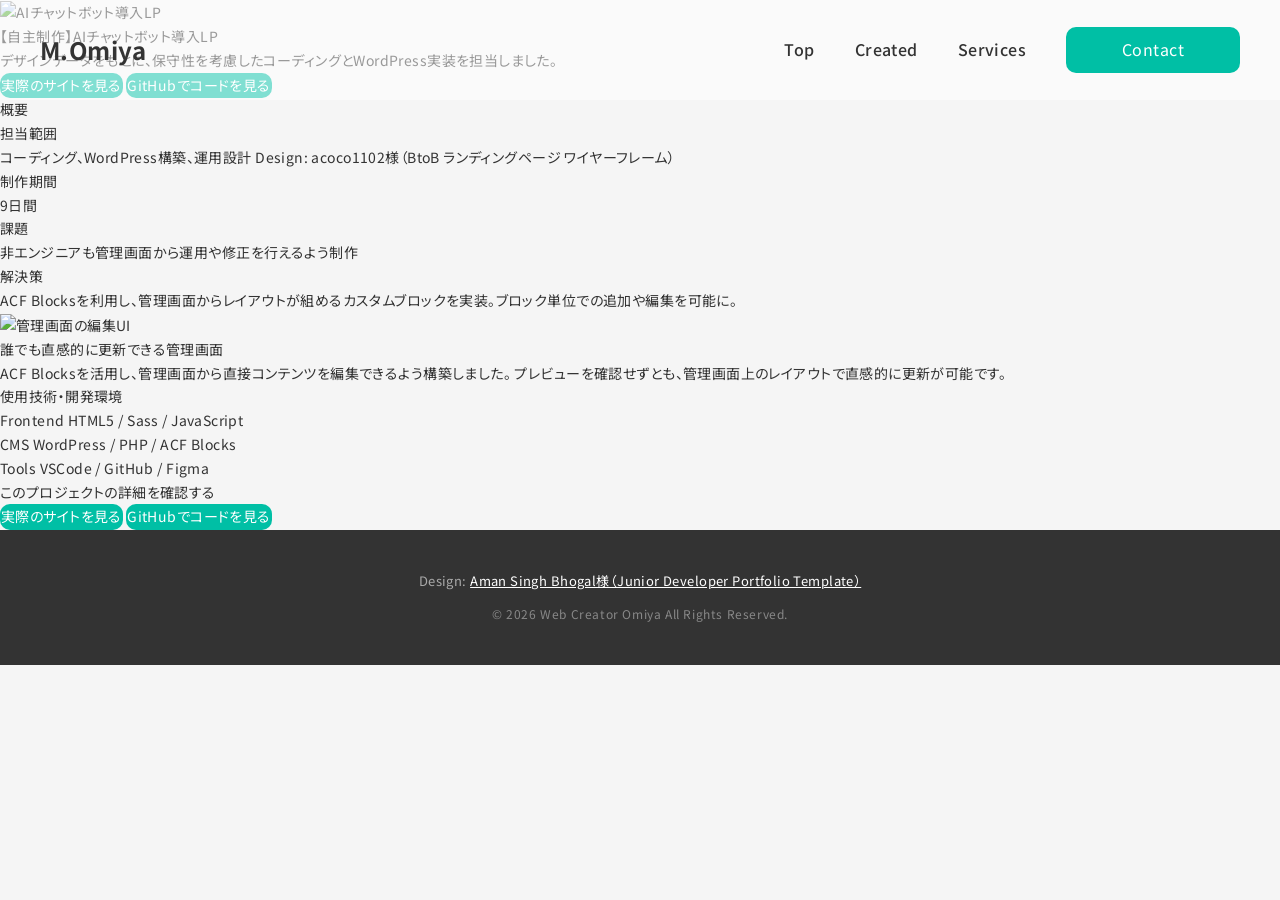
==== single.html @ be50be91 "[機能追加]詳細ページのHTML" ====
<!DOCTYPE html>
<html lang="ja">
    <head>
        <meta charset="UTF-8">
        <meta name="viewport" content="width=device-width, initial-scale=1.0">
        <!-- Font Awesome (アイコン font) の読み込み -->
        <link rel="stylesheet" href="https://cdnjs.cloudflare.com/ajax/libs/font-awesome/6.5.1/css/all.min.css">
        <!-- Google Fonts (Noto Sans JP) -->
        <link rel="preconnect" href="https://fonts.googleapis.com">
        <link rel="preconnect" href="https://fonts.gstatic.com" crossorigin>
        <link href="https://fonts.googleapis.com/css2?family=Noto+Sans+JP:wght@400;500;700&display=swap" rel="stylesheet">
        <link rel="stylesheet" href="./css/style.css">
        <title>Misa Omiya | PortfolioSite</title>
    </head>
    <body>

        <!-- ヘッダーここから -->
        <header class="header">
            <div class="header__inner">

                <div class="header__logo">
                    <a href="#">M.Omiya</a>
                </div>

                <button type="button" class="header__hamburger js-hamburger" aria-label="メニューを開閉する">
                    <span class="header__hamburger-line"></span>
                    <span class="header__hamburger-line"></span>
                    <span class="header__hamburger-line"></span>
                </button>

                <nav class="header__nav">
                    <ul class="header__list">
                        <li class="header__item"><a href="#" class="header__link js-nav-link">Top</a></li>
                        <li class="header__item"><a href="#created" class="header__link js-nav-link">Created</a></li>
                        <li class="header__item"><a href="#services" class="header__link js-nav-link">Services</a></li>
                        <li class="header__item">
                            <a href="#contact" class="btn header__btn js-nav-link">Contact</a>
                        </li>
                    </ul>
                </nav>

            </div>
        </header>
        <!-- ヘッダーここまで -->

        <article class="project-detail">
    
            <section class="project-detail__intro">
                <div class="project-detail__hero">
                    <img src="./img/created1.png" alt="AIチャットボット導入LP" class="project-detail__hero-img">
                </div>
                <h1 class="project-detail__title">【自主制作】AIチャットボット導入LP</h1>
                <p class="project-detail__lead">デザインデータをもとに、保守性を考慮したコーディングとWordPress実装を担当しました。</p>

                <div class="project-links">
                    <a href="https://example.com" class="btn btn--primary" target="_blank">実際のサイトを見る</a>
                    <a href="https://github.com/..." class="btn btn--secondary" target="_blank">GitHubでコードを見る</a>
                </div>
            </section>

            <div class="project-detail__body">

                <section class="project-summary">
                    <h2 class="project-detail__section-title">概要</h2>
                    <dl class="project-summary__list">
                        <div class="project-summary__item">
                            <dt class="project-summary__term">担当範囲</dt>
                            <dd class="project-summary__desc">
                                コーディング、WordPress構築、運用設計
                                <small>Design: <a href="https://www.figma.com/community/file/1220421382277658314/btob" target="_blank" rel="noopener noreferrer">acoco1102様（BtoB ランディングページ ワイヤーフレーム）</a></small>
                            </dd>
                        </div>
                        <div class="project-summary__item">
                            <dt class="project-summary__term">制作期間</dt>
                            <dd class="project-summary__desc">9日間</dd>
                        </div>
                        <div class="project-summary__item">
                            <dt class="project-summary__term">課題</dt>
                            <dd class="project-summary__desc">非エンジニアも管理画面から運用や修正を行えるよう制作</dd>
                        </div>
                        <div class="project-summary__item">
                            <dt class="project-summary__term">解決策</dt>
                            <dd class="project-summary__desc">ACF Blocksを利用し、管理画面からレイアウトが組めるカスタムブロックを実装。ブロック単位での追加や編集を可能に。</dd>
                        </div>
                    </dl>
                </section>

                <section class="project-detail__feature">
                    <div class="project-media-text">
                        <figure class="project-media-text__media">
                            <img src="./img/chatbot-lp-admin-panel.png" alt="管理画面の編集UI">
                        </figure>
        
                        <div class="project-media-text__content">
                            <h3 class="project-media-text__title">誰でも直感的に更新できる管理画面</h3>
                            <p class="project-media-text__desc">
                                ACF Blocksを活用し、管理画面から直接コンテンツを編集できるよう構築しました。
                                プレビューを確認せずとも、管理画面上のレイアウトで直感的に更新が可能です。
                            </p>
                        </div>
                    </div>
                </section>

                <section class="project-detail__tech">
                    <h2 class="project-detail__section-title">使用技術・開発環境</h2>
                    
                    <ul class="tech-list">
                        <li class="tech-list__item">
                            <span class="tech-list__category">Frontend</span>
                            <span class="tech-list__name">HTML5 / Sass / JavaScript</span>
                        </li>
                        <li class="tech-list__item">
                            <span class="tech-list__category">CMS</span>
                            <span class="tech-list__name">WordPress / PHP / ACF Blocks</span>
                        </li>
                        <li class="tech-list__item">
                            <span class="tech-list__category">Tools</span>
                            <span class="tech-list__name">VSCode / GitHub / Figma</span>
                        </li>
                    </ul>
                </section>

                <section class="project-detail__cta">
                    <h2 class="project-detail__cta-title">このプロジェクトの詳細を確認する</h2>
                    <div class="project-links">
                        <a href="https://example.com" class="btn btn--primary" target="_blank">実際のサイトを見る</a>
                        <a href="https://github.com/..." class="btn btn--secondary" target="_blank">GitHubでコードを見る</a>
                    </div>
                </section>
                
            </div>

        </article>


        <!-- フッターここから -->
        <footer class="footer">
            <div class="footer__inner">
                <p class="footer__credit">Design: <a href="https://www.figma.com/community/file/1276573947309032643/junior-developer-portfolio-template" target="_blank" rel="noopener noreferrer">Aman Singh Bhogal様（Junior Developer Portfolio Template）</a></p>
                <small class="footer__copyright">&copy; 2026 Web Creator Omiya All Rights Reserved.</small>
            </div>
        </footer>
        <!-- フッターここまで -->

        <!-- トップへ戻るボタン -->
        <a href="#" class="js-scroll-top scroll-top">
            <i class="fa-solid fa-chevron-up"></i>
        </a>
    
        <!-- JS読み込み -->
        <script src="https://cdnjs.cloudflare.com/ajax/libs/gsap/3.12.2/gsap.min.js"></script>
        <script src="https://cdnjs.cloudflare.com/ajax/libs/gsap/3.12.2/ScrollTrigger.min.js"></script>
        <script src="https://cdnjs.cloudflare.com/ajax/libs/gsap/3.12.2/ScrollToPlugin.min.js"></script>
        <script src="js/main.js" defer></script>

    </body>
</html>
---- css/style.css ----
@charset "UTF-8";
html, body, div, span, applet, object, iframe,
h1, h2, h3, h4, h5, h6, p, blockquote, pre,
a, abbr, acronym, address, big, cite, code,
del, dfn, em, img, ins, kbd, q, s, samp,
small, strike, strong, sub, sup, tt, var,
b, u, i, center,
dl, dt, dd, ol, ul, li,
fieldset, form, label, legend,
table, caption, tbody, tfoot, thead, tr, th, td,
article, aside, canvas, details, embed,
figure, figcaption, footer, header, hgroup,
menu, nav, output, ruby, section, summary,
time, mark, audio, video {
  margin: 0;
  padding: 0;
  border: 0;
  font-size: 100%;
  font: inherit;
  vertical-align: baseline;
}

/* HTML5 display-role reset for older browsers */
article, aside, details, figcaption, figure,
footer, header, hgroup, menu, nav, section {
  display: block;
}

body {
  color: #333;
  font-size: 14px;
  letter-spacing: 0.03em;
  font-family: "Hiragino Kaku Gothic Pro", "メイリオ", "ＭＳ Ｐゴシック", sans-serif;
  -webkit-font-smoothing: antialiased;
  text-rendering: optimizeLegibility;
}

ol, ul, li {
  list-style: none;
}

table {
  border-collapse: collapse;
  border-spacing: 0;
}

select {
  text-overflow: ellipsis;
  border: none;
  outline: none;
  background: transparent;
  background-image: none;
  box-shadow: none;
  appearance: none;
}

a {
  text-decoration: none;
  color: #333;
}

a img {
  transition: all 0.3s;
}

a img:hover {
  opacity: 0.7;
}

* {
  box-sizing: border-box;
}

body {
  font-family: "Noto Sans JP", sans-serif;
  font-feature-settings: "palt";
  color: #333333;
  background-color: #f5f5f5;
  line-height: 1.7;
}

img {
  max-width: 100%;
  height: auto;
  vertical-align: middle;
}

.footer__inner, .contact__inner, .services__inner, .created__inner, .hero__inner, .header__inner {
  max-width: 1440px;
  margin-left: auto;
  margin-right: auto;
  padding-left: 40px;
  padding-right: 40px;
}
@media screen and (max-width: 767px) {
  .footer__inner, .contact__inner, .services__inner, .created__inner, .hero__inner, .header__inner {
    padding-left: 20px;
    padding-right: 20px;
  }
}

.header {
  width: 100%;
  background-color: rgba(255, 255, 255, 0.5);
  position: fixed;
  top: 0;
  left: 0;
  z-index: 100;
}
.header__inner {
  display: flex;
  justify-content: space-between;
  align-items: center;
  height: 100px;
}
@media screen and (max-width: 767px) {
  .header__inner {
    height: 70px;
  }
}
.header__logo a {
  font-size: 24px;
  font-weight: bold;
  color: #333333;
  transition: all 0.3s ease;
}
.header__logo a:hover {
  opacity: 0.8;
}
@media screen and (max-width: 767px) {
  .header__logo a {
    font-size: 20px;
  }
}
.header__hamburger {
  display: none;
}
@media screen and (max-width: 767px) {
  .header__hamburger {
    display: flex;
    flex-direction: column;
    justify-content: space-between;
    width: 30px;
    height: 22px;
    background: none;
    border: none;
    cursor: pointer;
    padding: 0;
    z-index: 110;
  }
}
.header__hamburger-line {
  width: 100%;
  height: 2px;
  background-color: #333333;
  transition: all 0.3s ease;
}
@media screen and (max-width: 767px) {
  .header__nav {
    position: fixed;
    top: 0;
    left: 0;
    width: 100%;
    height: 100vh;
    background-color: rgba(255, 255, 255, 0.98);
    display: flex;
    justify-content: center;
    align-items: center;
    z-index: 105;
    opacity: 0;
    visibility: hidden;
    transition: opacity 0.3s ease, visibility 0.3s ease;
  }
}
.header__list {
  display: flex;
  align-items: center;
  gap: 40px;
  padding: 0;
  margin: 0;
}
@media screen and (max-width: 767px) {
  .header__list {
    flex-direction: column;
    gap: 40px;
  }
}
.header__link {
  font-size: 16px;
  font-weight: 500;
  color: #333333;
  transition: color 0.3s;
}
.header__link:hover {
  color: #00bfa5;
}
@media screen and (max-width: 767px) {
  .header__link {
    font-size: 22px;
  }
}
.header__btn {
  padding: 8px 55px;
  font-size: 16px;
}
@media screen and (max-width: 767px) {
  .header__btn {
    font-size: 22px;
  }
}
.header.is-open .header__hamburger {
  transform: rotate(90deg);
  transition: transform 0.4s ease;
}
.header.is-open .header__nav {
  opacity: 1;
  visibility: visible;
}
.header.is-open .header__hamburger-line:nth-child(1) {
  transform: translateY(10px) rotate(45deg);
}
.header.is-open .header__hamburger-line:nth-child(2) {
  opacity: 0;
}
.header.is-open .header__hamburger-line:nth-child(3) {
  transform: translateY(-10px) rotate(-45deg);
}

.hero {
  position: relative;
  width: 100%;
  padding-top: 180px;
  padding-bottom: 100px;
  text-align: center;
  background-image: linear-gradient(rgba(255, 255, 255, 0.7), rgba(255, 255, 255, 0.7)), url("../img/hero.jpg");
  background-size: cover;
  background-position: center;
  background-repeat: no-repeat;
}
@media screen and (max-width: 767px) {
  .hero {
    padding-top: 120px;
    padding-bottom: 80px;
  }
}
.hero__content {
  max-width: 840px;
  margin-left: auto;
  margin-right: auto;
}
.hero__title {
  overflow-wrap: break-word;
  font-size: clamp(20px, 1.875vw + 13.6px, 32px);
  font-weight: bold;
  line-height: 1.6;
  color: #333333;
  margin-bottom: 40px;
}
.hero__text {
  font-size: 16px;
  line-height: 1.8;
  color: #666666;
  margin-bottom: 60px;
}
@media screen and (max-width: 767px) {
  .hero__text {
    font-size: 14px;
    text-align: left;
  }
}
.hero__buttons {
  display: flex;
  justify-content: center;
  gap: 40px;
}
.hero__buttons .btn {
  width: 200px;
  height: 50px;
  display: flex;
  justify-content: center;
  align-items: center;
}
@media screen and (max-width: 767px) {
  .hero__buttons {
    flex-direction: column;
    align-items: center;
    gap: 25px;
  }
}

.created {
  padding: 100px 0;
  background-color: #f9f9f9;
}
.created__inner {
  margin: 0 auto;
  padding: 0 100px;
}
@media screen and (max-width: 767px) {
  .created__inner {
    padding: 0 20px;
  }
}
.created__title {
  font-size: 32px;
  font-weight: 700;
  text-align: center;
  color: #333333;
}
.created__list {
  display: flex;
  justify-content: space-between;
  gap: 60px;
  align-items: stretch;
}
@media screen and (max-width: 767px) {
  .created__list {
    flex-direction: column;
    gap: 50px;
  }
}
@media screen and (max-width: 767px) {
  .created__item {
    width: 100%;
  }
}

.services {
  padding: 100px 0;
}
.services__inner {
  margin: 0 auto;
}
.services__title {
  font-size: 32px;
  font-weight: 700;
  text-align: center;
  color: #333333;
}
.services__lead {
  font-size: 16px;
  color: #333333;
  line-height: 1.8;
  text-align: center;
  margin-bottom: 60px;
}
@media screen and (max-width: 767px) {
  .services__lead {
    font-size: 14px;
    text-align: left;
  }
}
.services__list {
  max-width: 800px;
  margin: 0 auto;
  list-style: none;
  padding: 0;
}
.services__item {
  margin-bottom: 32px;
}
.services__item:last-child {
  margin-bottom: 0;
}
.services__term {
  font-size: 18px;
  font-weight: 700;
  color: #333333;
  margin-bottom: 8px;
  padding-left: 12px;
  border-left: 4px solid #00bfa5;
  line-height: 1.2;
}
@media screen and (max-width: 767px) {
  .services__term {
    font-size: 16px;
  }
}
.services__description {
  font-size: 15px;
  color: #555555;
  line-height: 1.7;
  margin-left: 0;
}
@media screen and (max-width: 767px) {
  .services__description {
    font-size: 14px;
  }
}

.contact {
  padding: 100px 0;
  background-color: #f9f9f9;
}
.contact__title {
  font-size: 32px;
  font-weight: 700;
  text-align: center;
  color: #333333;
}

.form {
  max-width: 900px;
  margin: 0 auto;
}
.form__wrapper {
  display: flex;
  justify-content: space-between;
  gap: 40px;
  margin-bottom: 40px;
}
@media screen and (max-width: 767px) {
  .form__wrapper {
    flex-direction: column;
    gap: 24px;
  }
}
.form__column {
  flex: 1;
  display: flex;
  flex-direction: column;
  gap: 24px;
}
.form__field {
  display: flex;
  flex-direction: column;
  gap: 8px;
}
.form__field--textarea {
  height: 100%;
}
.form__label {
  font-size: 14px;
  font-weight: 700;
  color: #333333;
}
.form__input {
  width: 100%;
  padding: 12px 16px;
  font-size: 15px;
  border: 1px solid #999999;
  border-radius: 8px;
  background-color: #ffffff;
  outline: none;
  transition: border-color 0.3s ease;
}
.form__input:focus {
  border-color: #00bfa5;
}
.form__textarea {
  width: 100%;
  height: 100%;
  min-height: 140px;
  padding: 12px 16px;
  font-size: 15px;
  border: 1px solid #999999;
  border-radius: 8px;
  background-color: #ffffff;
  outline: none;
  resize: vertical;
  transition: border-color 0.3s ease;
}
.form__textarea:focus {
  border-color: #00bfa5;
}
.form__submit-area {
  display: flex;
  justify-content: flex-end;
}
.form__submit-btn {
  padding: 14px 48px;
  font-size: 16px;
  cursor: pointer;
}

.footer {
  padding: 40px 0;
  background-color: #333333;
}
.footer__inner {
  display: flex;
  flex-direction: column;
  align-items: center;
  gap: 12px;
}
.footer__credit {
  font-size: 13px;
  color: #aaaaaa;
}
.footer__credit a {
  color: #ffffff;
  text-decoration: underline;
  transition: color 0.3s ease;
}
.footer__credit a:hover {
  color: #00bfa5;
}
.footer__copyright {
  font-size: 12px;
  color: #888888;
  letter-spacing: 0.05em;
}

.btn {
  display: inline-block;
  background-color: #00bfa5;
  color: #ffffff;
  text-align: center;
  border-radius: 10px;
  border: 1px solid transparent;
  box-sizing: border-box;
  transition: all 0.3s ease;
  cursor: pointer;
}
.btn:hover {
  opacity: 0.7;
  transform: translateY(-2px);
  box-shadow: 0 4px 12px rgba(0, 191, 165, 0.3);
}
.btn:active {
  transform: translateY(0);
  box-shadow: none;
}

.scroll-line {
  margin: 10px auto 40px;
  width: 200px;
  height: 1.5px;
  background-color: #333333;
  transform: scaleX(0);
  transform-origin: left;
  transition: transform 0.8s ease-out, background-color 0.5s ease;
}

.scroll-line.is-active {
  transform: scaleX(1);
  background-color: #00bfa5;
}

.card {
  display: flex;
  flex-direction: column;
  color: inherit;
  transition: transform 0.3s ease, box-shadow 0.3s ease;
}
.card:hover {
  transform: translateY(-5px);
  box-shadow: 0 10px 20px rgba(0, 0, 0, 0.05);
}
@media screen and (max-width: 767px) {
  .card {
    width: 100%;
  }
}
.card__img-wrapper {
  width: 100%;
  margin-bottom: 30px;
  overflow: hidden;
}
.card__img-wrapper img {
  width: 100%;
  height: auto;
  display: block;
}
.card__title {
  font-size: 20px;
  font-weight: 700;
  color: #333333;
  line-height: 1.4;
  padding-bottom: 15px;
  border-bottom: 1px solid #dddddd;
  margin-bottom: 20px;
}
.card__text {
  font-size: 15px;
  color: #555555;
  line-height: 1.8;
  margin-bottom: 20px;
  flex-grow: 1;
  margin-bottom: 20px;
  text-align: justify;
}
.card__tech {
  font-size: 13px;
  color: #888888;
  margin-bottom: 24px;
  margin-top: auto;
}
.card__links {
  display: flex;
  gap: 20px;
  align-items: center;
  position: relative;
  z-index: 10;
}
.card__link-icon {
  font-size: 24px;
  color: #333333;
  cursor: pointer;
  transition: color 0.3s ease;
}
.card__link-icon:hover {
  color: #00bfa5;
}

.scroll-top {
  position: fixed;
  right: 60px;
  bottom: 60px;
  width: 50px;
  height: 50px;
  background: #00bfa5;
  color: #ffffff;
  display: flex;
  align-items: center;
  justify-content: center;
  border-radius: 50%;
  cursor: pointer;
  z-index: 999;
  opacity: 0;
  visibility: hidden;
  transition: opacity 0.3s, transform 0.3s;
}
@media screen and (max-width: 767px) {
  .scroll-top {
    right: 20px;
    bottom: 20px;
  }
}

.scroll-top.is-show {
  opacity: 1;
  visibility: visible;
}/*# sourceMappingURL=style.css.map */
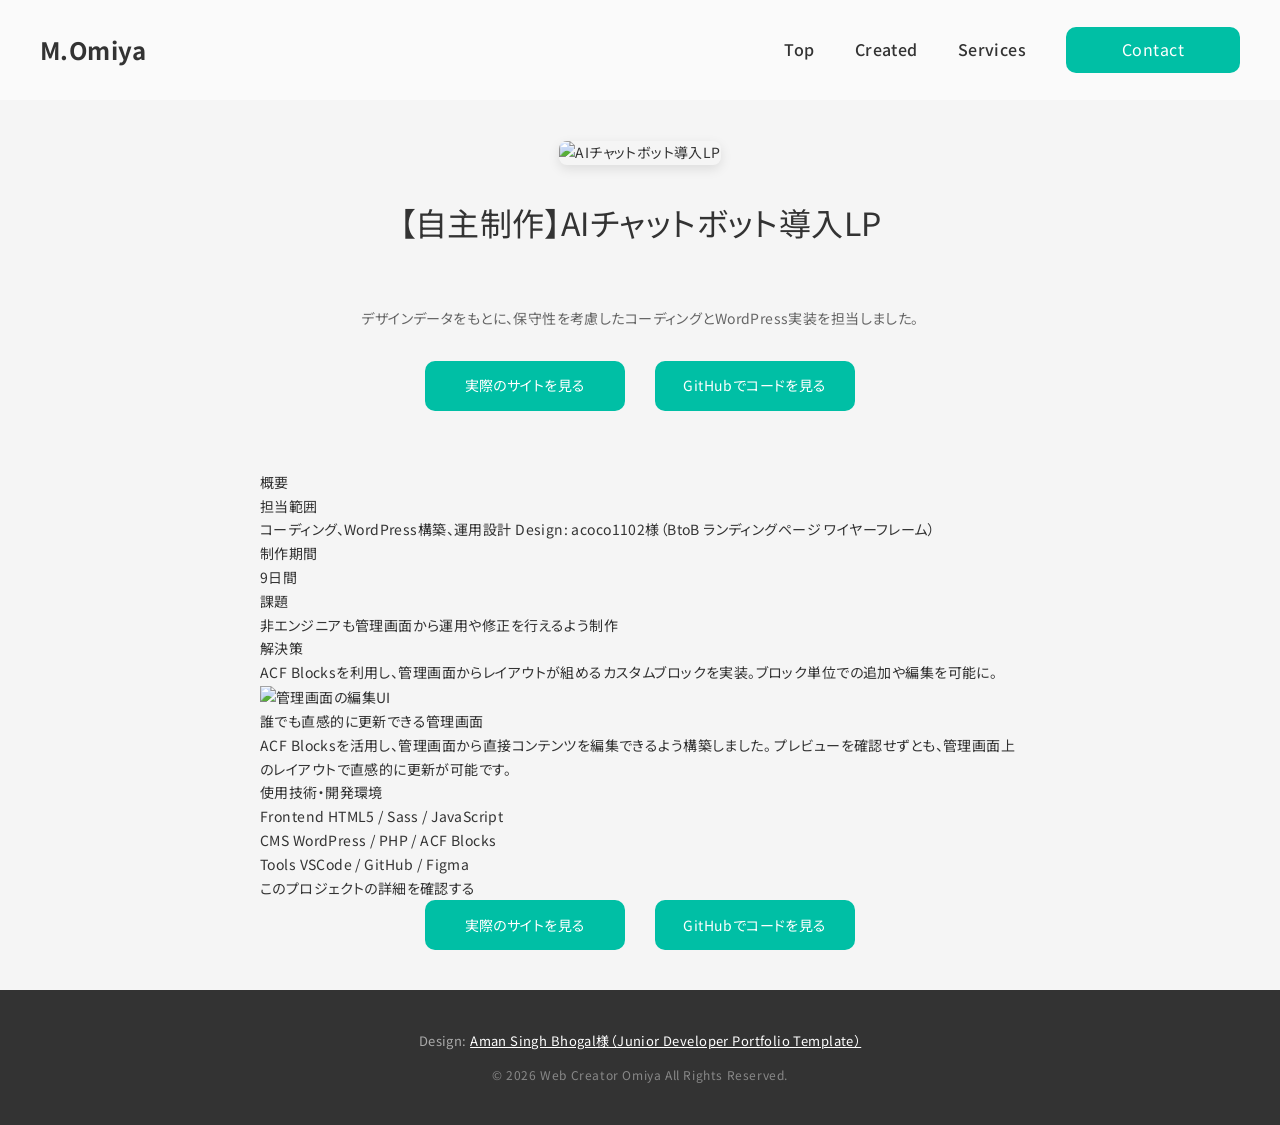
==== commit 75b7a440: "[スタイル]詳細ページイントロ部分のSass" ====
--- a/single.html
+++ b/single.html
@@ -50,6 +50,7 @@
                     <img src="./img/created1.png" alt="AIチャットボット導入LP" class="project-detail__hero-img">
                 </div>
                 <h1 class="project-detail__title">【自主制作】AIチャットボット導入LP</h1>
+                <div class="scroll-line scroll-line--title js-scroll-line"></div>
                 <p class="project-detail__lead">デザインデータをもとに、保守性を考慮したコーディングとWordPress実装を担当しました。</p>
 
                 <div class="project-links">
--- a/css/style.css
+++ b/css/style.css
@@ -501,6 +501,51 @@
   letter-spacing: 0.05em;
 }
 
+.project-detail {
+  max-width: 800px;
+  margin: 0 auto;
+  padding: 140px 20px 40px 20px;
+}
+.project-detail__intro {
+  text-align: center;
+  margin-bottom: 60px;
+}
+.project-detail__hero {
+  margin-bottom: 30px;
+}
+.project-detail__hero-img {
+  width: 100%;
+  height: auto;
+  border-radius: 8px;
+  box-shadow: 0 4px 12px rgba(0, 0, 0, 0.1);
+}
+.project-detail__title {
+  font-size: 2rem;
+  margin-bottom: 16px;
+}
+.project-detail__lead {
+  color: #666;
+  margin-bottom: 30px;
+}
+
+.project-links {
+  display: flex;
+  justify-content: center;
+  gap: 30px;
+}
+.project-links .btn {
+  width: 200px;
+  height: 50px;
+  display: flex;
+  justify-content: center;
+  align-items: center;
+}
+@media (max-width: 600px) {
+  .project-links {
+    flex-direction: column;
+  }
+}
+
 .btn {
   display: inline-block;
   background-color: #00bfa5;
@@ -531,6 +576,9 @@
   transform-origin: left;
   transition: transform 0.8s ease-out, background-color 0.5s ease;
 }
+.scroll-line--title {
+  width: 600px;
+}
 
 .scroll-line.is-active {
   transform: scaleX(1);
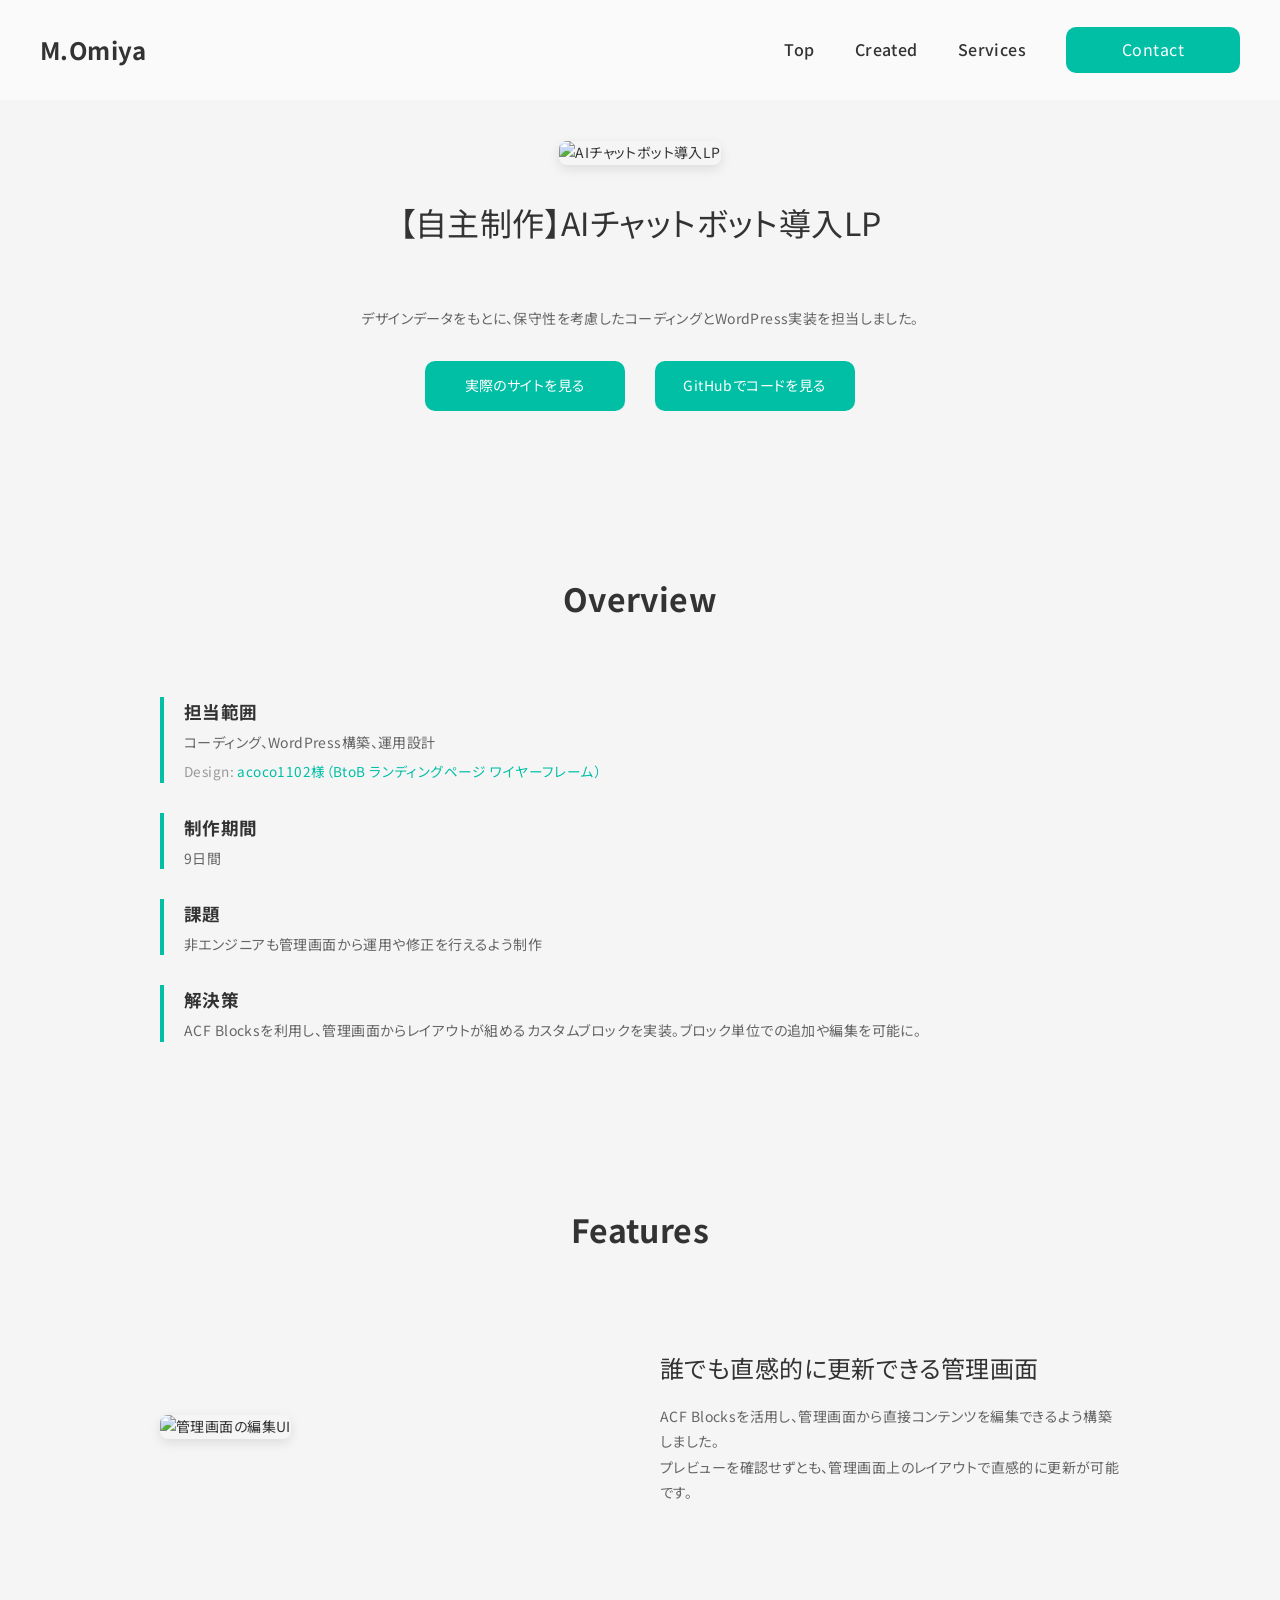
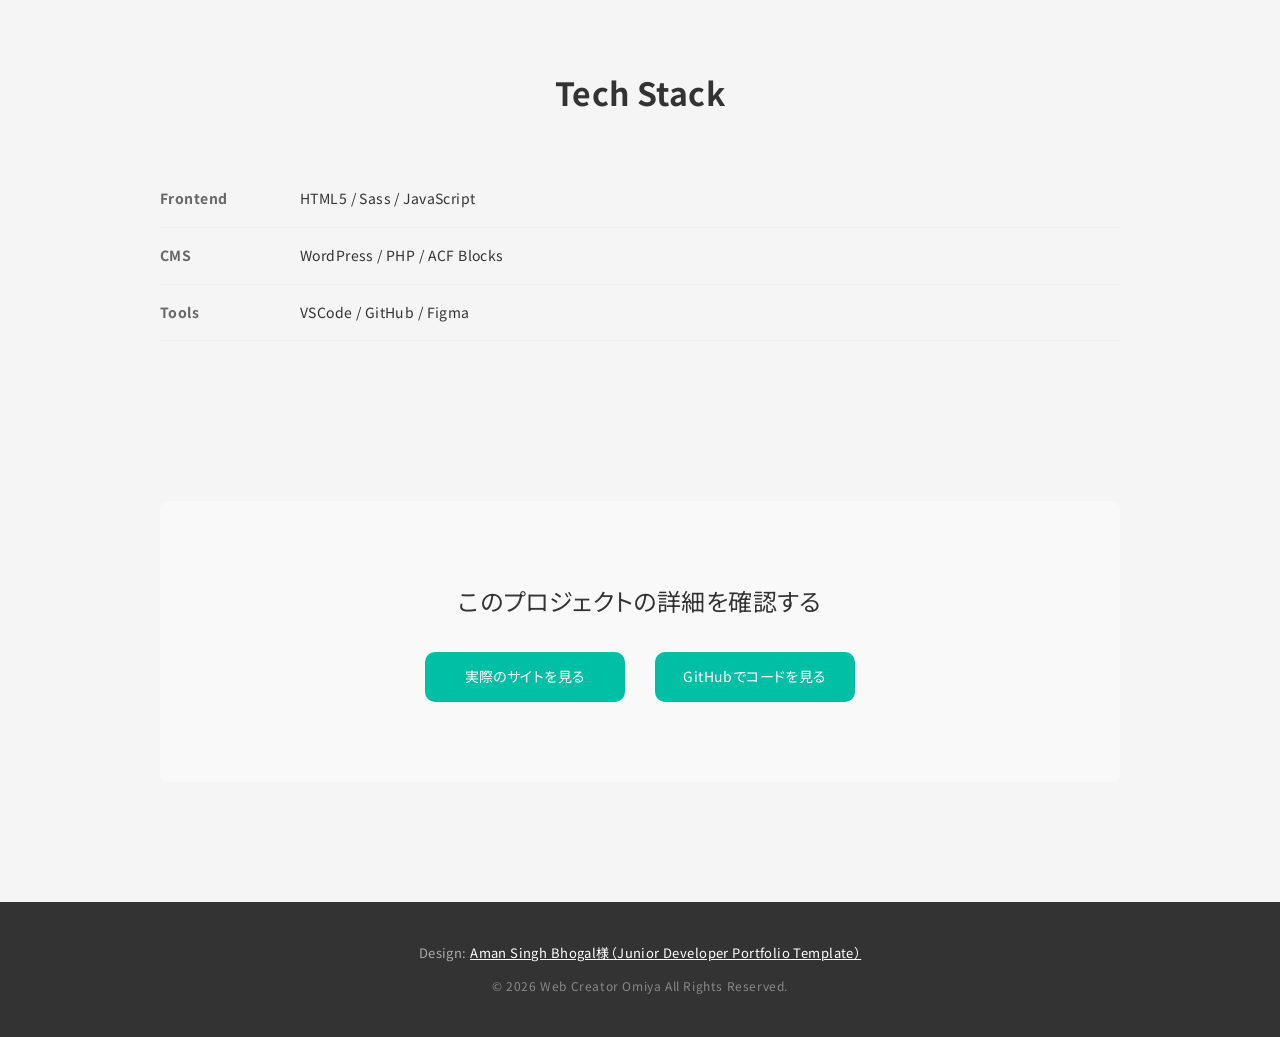
==== commit c29cb689: "[スタイル]詳細ページのSass" ====
--- a/single.html
+++ b/single.html
@@ -62,7 +62,8 @@
             <div class="project-detail__body">
 
                 <section class="project-summary">
-                    <h2 class="project-detail__section-title">概要</h2>
+                    <h2 class="project-summary__section-title">Overview</h2>
+                    <div class="scroll-line js-scroll-line"></div>
                     <dl class="project-summary__list">
                         <div class="project-summary__item">
                             <dt class="project-summary__term">担当範囲</dt>
@@ -86,7 +87,9 @@
                     </dl>
                 </section>
 
-                <section class="project-detail__feature">
+                <section class="project-feature">
+                    <h2 class="project-feature__section-title">Features</h2>
+                    <div class="scroll-line js-scroll-line"></div>
                     <div class="project-media-text">
                         <figure class="project-media-text__media">
                             <img src="./img/chatbot-lp-admin-panel.png" alt="管理画面の編集UI">
@@ -95,15 +98,16 @@
                         <div class="project-media-text__content">
                             <h3 class="project-media-text__title">誰でも直感的に更新できる管理画面</h3>
                             <p class="project-media-text__desc">
-                                ACF Blocksを活用し、管理画面から直接コンテンツを編集できるよう構築しました。
+                                ACF Blocksを活用し、管理画面から直接コンテンツを編集できるよう構築しました。<br>
                                 プレビューを確認せずとも、管理画面上のレイアウトで直感的に更新が可能です。
                             </p>
                         </div>
                     </div>
                 </section>
 
-                <section class="project-detail__tech">
-                    <h2 class="project-detail__section-title">使用技術・開発環境</h2>
+                <section class="project-tech">
+                    <h2 class="project-tech__section-title">Tech Stack</h2>
+                    <div class="scroll-line js-scroll-line"></div>
                     
                     <ul class="tech-list">
                         <li class="tech-list__item">
--- a/css/style.css
+++ b/css/style.css
@@ -502,13 +502,13 @@
 }
 
 .project-detail {
-  max-width: 800px;
+  max-width: 1000px;
   margin: 0 auto;
   padding: 140px 20px 40px 20px;
 }
 .project-detail__intro {
   text-align: center;
-  margin-bottom: 60px;
+  margin-bottom: 160px;
 }
 .project-detail__hero {
   margin-bottom: 30px;
@@ -544,6 +544,129 @@
   .project-links {
     flex-direction: column;
   }
+}
+
+.project-summary {
+  margin-bottom: 160px;
+}
+.project-summary__section-title {
+  font-size: 32px;
+  font-weight: 700;
+  text-align: center;
+  color: #333333;
+}
+.project-summary__list {
+  margin-top: 60px;
+}
+.project-summary__item {
+  margin-bottom: 30px;
+  padding-left: 20px;
+  border-left: 4px solid #00bfa5;
+}
+.project-summary__term {
+  font-weight: bold;
+  font-size: 1.1rem;
+  margin-bottom: 4px;
+  color: #333333;
+}
+.project-summary__desc {
+  color: #666666;
+  line-height: 1.6;
+}
+.project-summary__desc small {
+  display: block;
+  margin-top: 8px;
+  font-size: 0.85rem;
+  color: #999;
+}
+.project-summary__desc small a {
+  color: #00bfa5;
+  text-decoration: none;
+}
+.project-summary__desc small a:hover {
+  text-decoration: underline;
+}
+
+.project-feature {
+  margin-bottom: 160px;
+}
+.project-feature__section-title {
+  font-size: 32px;
+  font-weight: 700;
+  text-align: center;
+  color: #333333;
+}
+
+.project-media-text {
+  display: flex;
+  align-items: center;
+  gap: 40px;
+  margin-bottom: 60px;
+  margin-top: 80px;
+}
+.project-media-text__media, .project-media-text__content {
+  flex: 1;
+}
+@media (max-width: 768px) {
+  .project-media-text {
+    flex-direction: column;
+    gap: 20px;
+  }
+}
+.project-media-text__media img {
+  width: 100%;
+  height: auto;
+  border-radius: 8px;
+  box-shadow: 0 4px 12px rgba(0, 0, 0, 0.1);
+}
+.project-media-text__title {
+  font-size: 1.5rem;
+  margin-bottom: 16px;
+}
+.project-media-text__desc {
+  line-height: 1.8;
+  color: #666666;
+}
+
+.project-tech {
+  margin-bottom: 160px;
+}
+.project-tech__section-title {
+  font-size: 32px;
+  font-weight: 700;
+  text-align: center;
+  color: #333333;
+}
+
+.tech-list {
+  margin-top: 30px;
+}
+.tech-list__item {
+  display: flex;
+  padding: 16px 0;
+  border-bottom: 1px solid #eee;
+}
+.tech-list__category {
+  width: 140px;
+  font-weight: bold;
+  color: #666666;
+  flex-shrink: 0;
+}
+.tech-list__name {
+  color: #333333;
+}
+
+.project-detail__cta {
+  padding: 80px 20px;
+  background-color: #f9f9f9;
+  border-radius: 8px;
+  text-align: center;
+  margin-bottom: 80px;
+}
+.project-detail__cta-title {
+  font-size: 1.5rem;
+  margin-bottom: 30px;
+  color: #333333;
 }
 
 .btn {
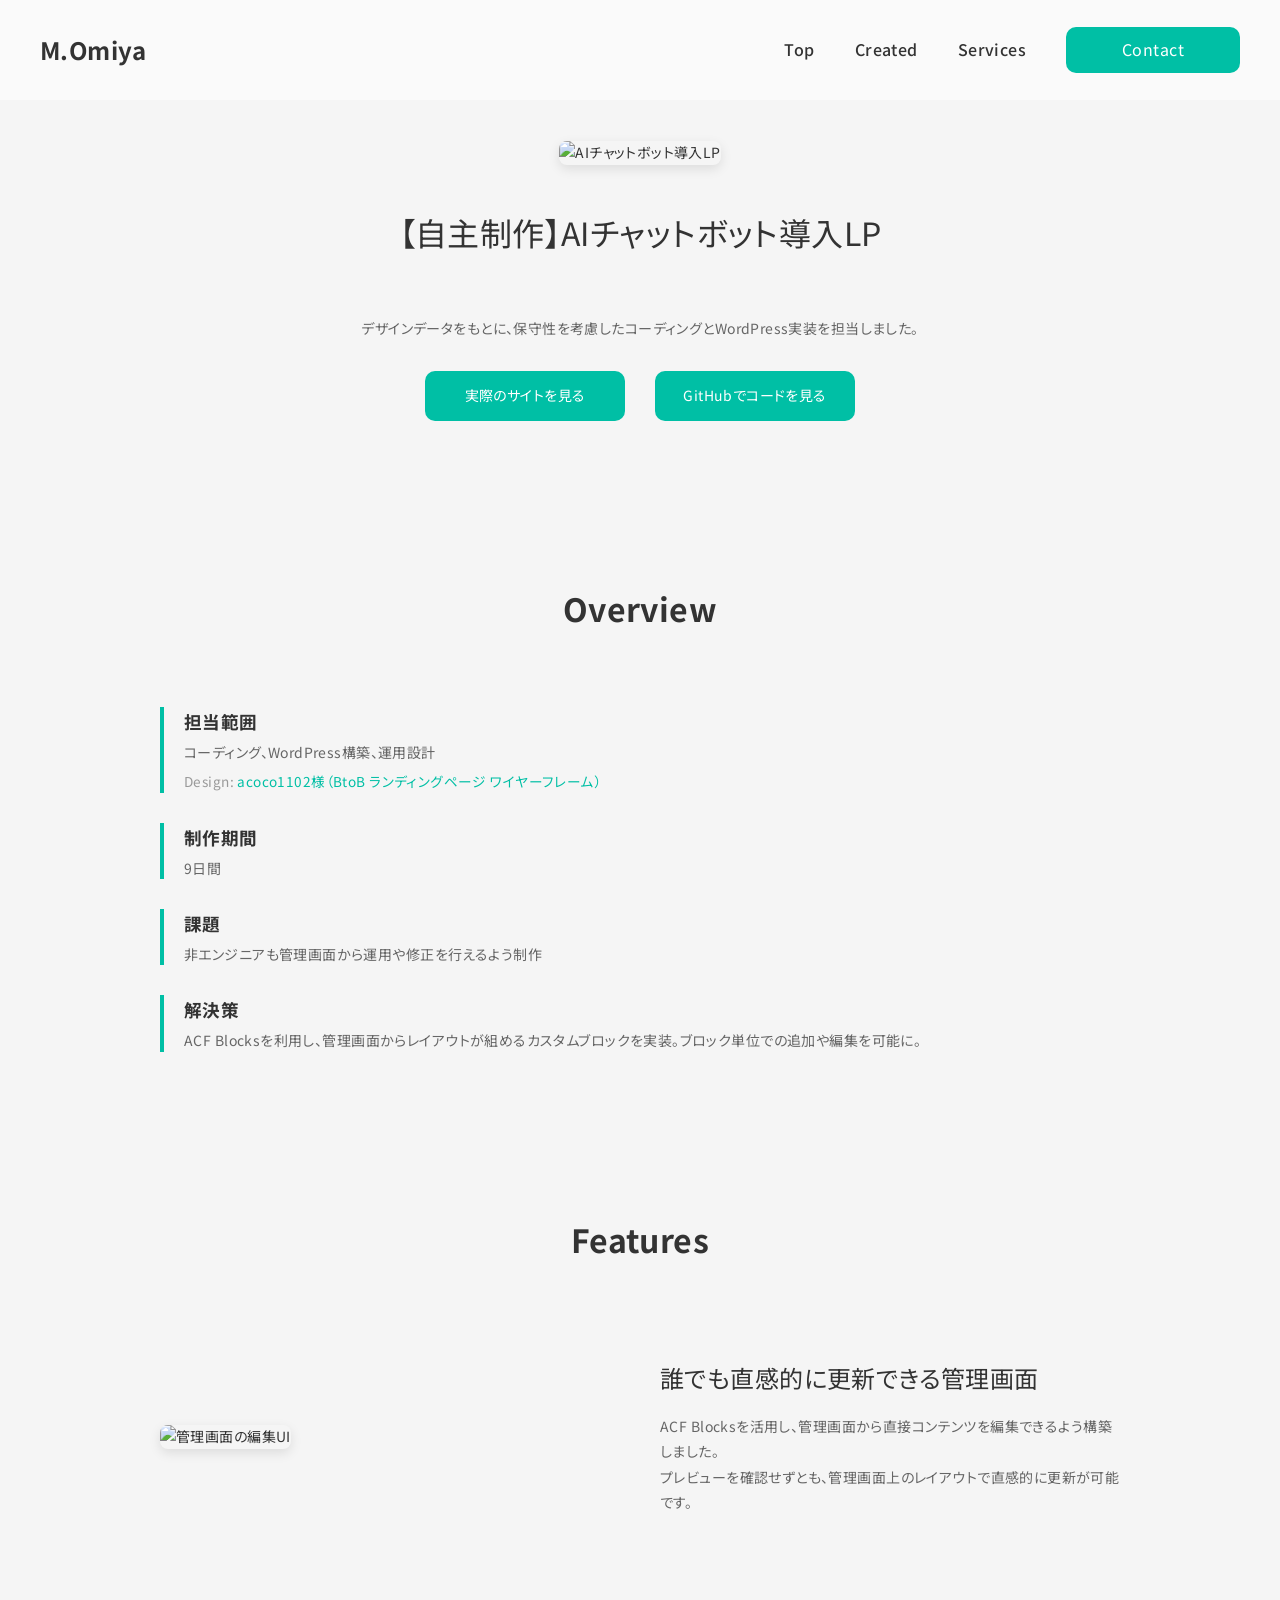
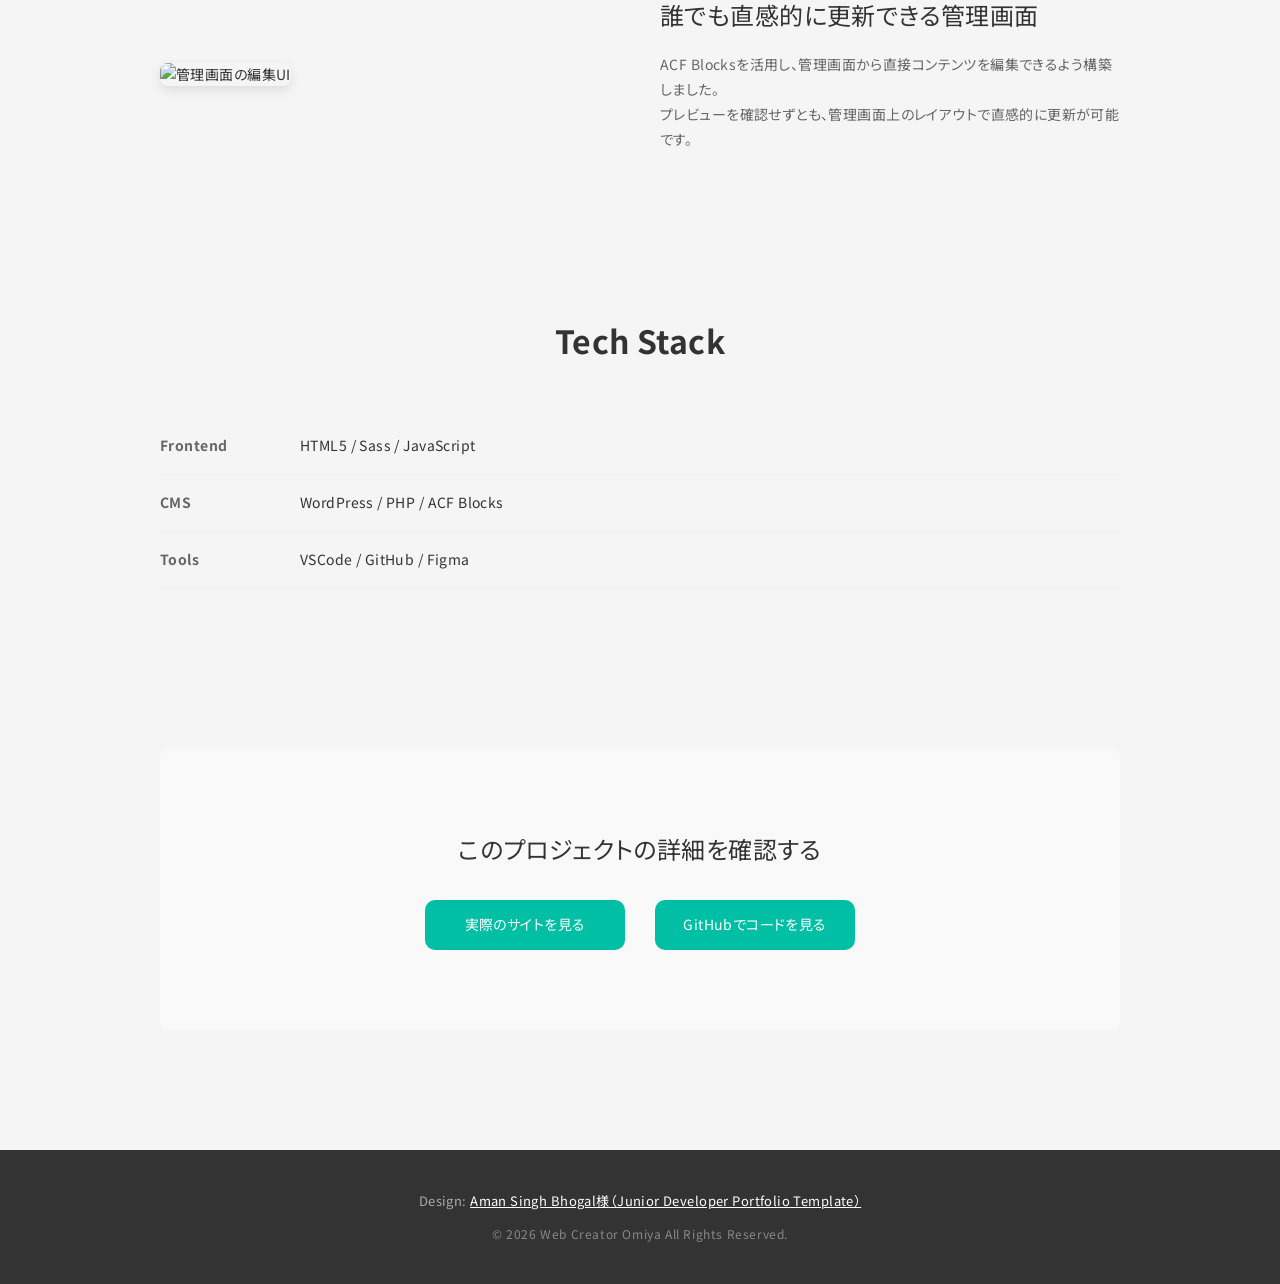
==== commit 788be40d: "[機能追加]詳細ページのアニメーション" ====
--- a/single.html
+++ b/single.html
@@ -90,6 +90,21 @@
                 <section class="project-feature">
                     <h2 class="project-feature__section-title">Features</h2>
                     <div class="scroll-line js-scroll-line"></div>
+                    
+                    <div class="project-media-text">
+                        <figure class="project-media-text__media">
+                            <img src="./img/chatbot-lp-admin-panel.png" alt="管理画面の編集UI">
+                        </figure>
+        
+                        <div class="project-media-text__content">
+                            <h3 class="project-media-text__title">誰でも直感的に更新できる管理画面</h3>
+                            <p class="project-media-text__desc">
+                                ACF Blocksを活用し、管理画面から直接コンテンツを編集できるよう構築しました。<br>
+                                プレビューを確認せずとも、管理画面上のレイアウトで直感的に更新が可能です。
+                            </p>
+                        </div>
+                    </div>
+
                     <div class="project-media-text">
                         <figure class="project-media-text__media">
                             <img src="./img/chatbot-lp-admin-panel.png" alt="管理画面の編集UI">
--- a/css/style.css
+++ b/css/style.css
@@ -512,6 +512,8 @@
 }
 .project-detail__hero {
   margin-bottom: 30px;
+  width: 800px;
+  margin: 0 auto;
 }
 .project-detail__hero-img {
   width: 100%;
@@ -522,6 +524,7 @@
 .project-detail__title {
   font-size: 2rem;
   margin-bottom: 16px;
+  margin-top: 40px;
 }
 .project-detail__lead {
   color: #666;
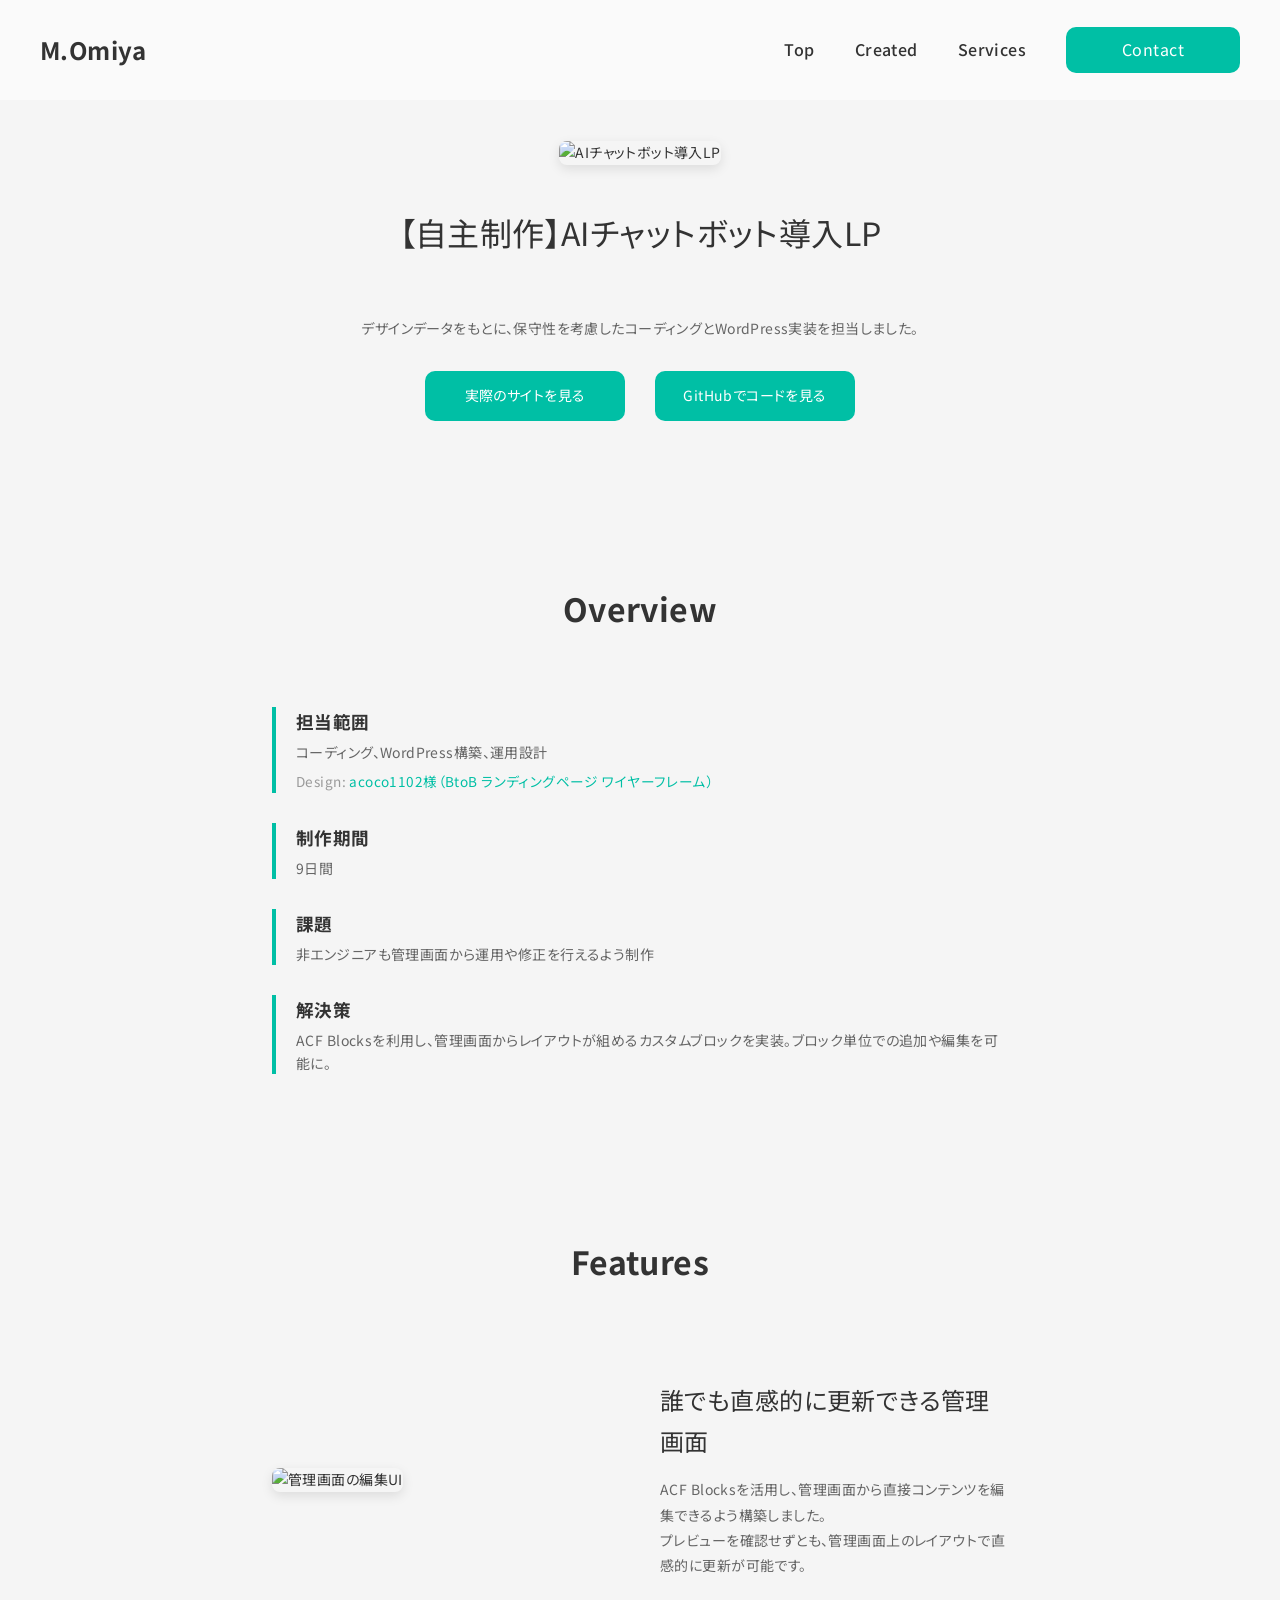
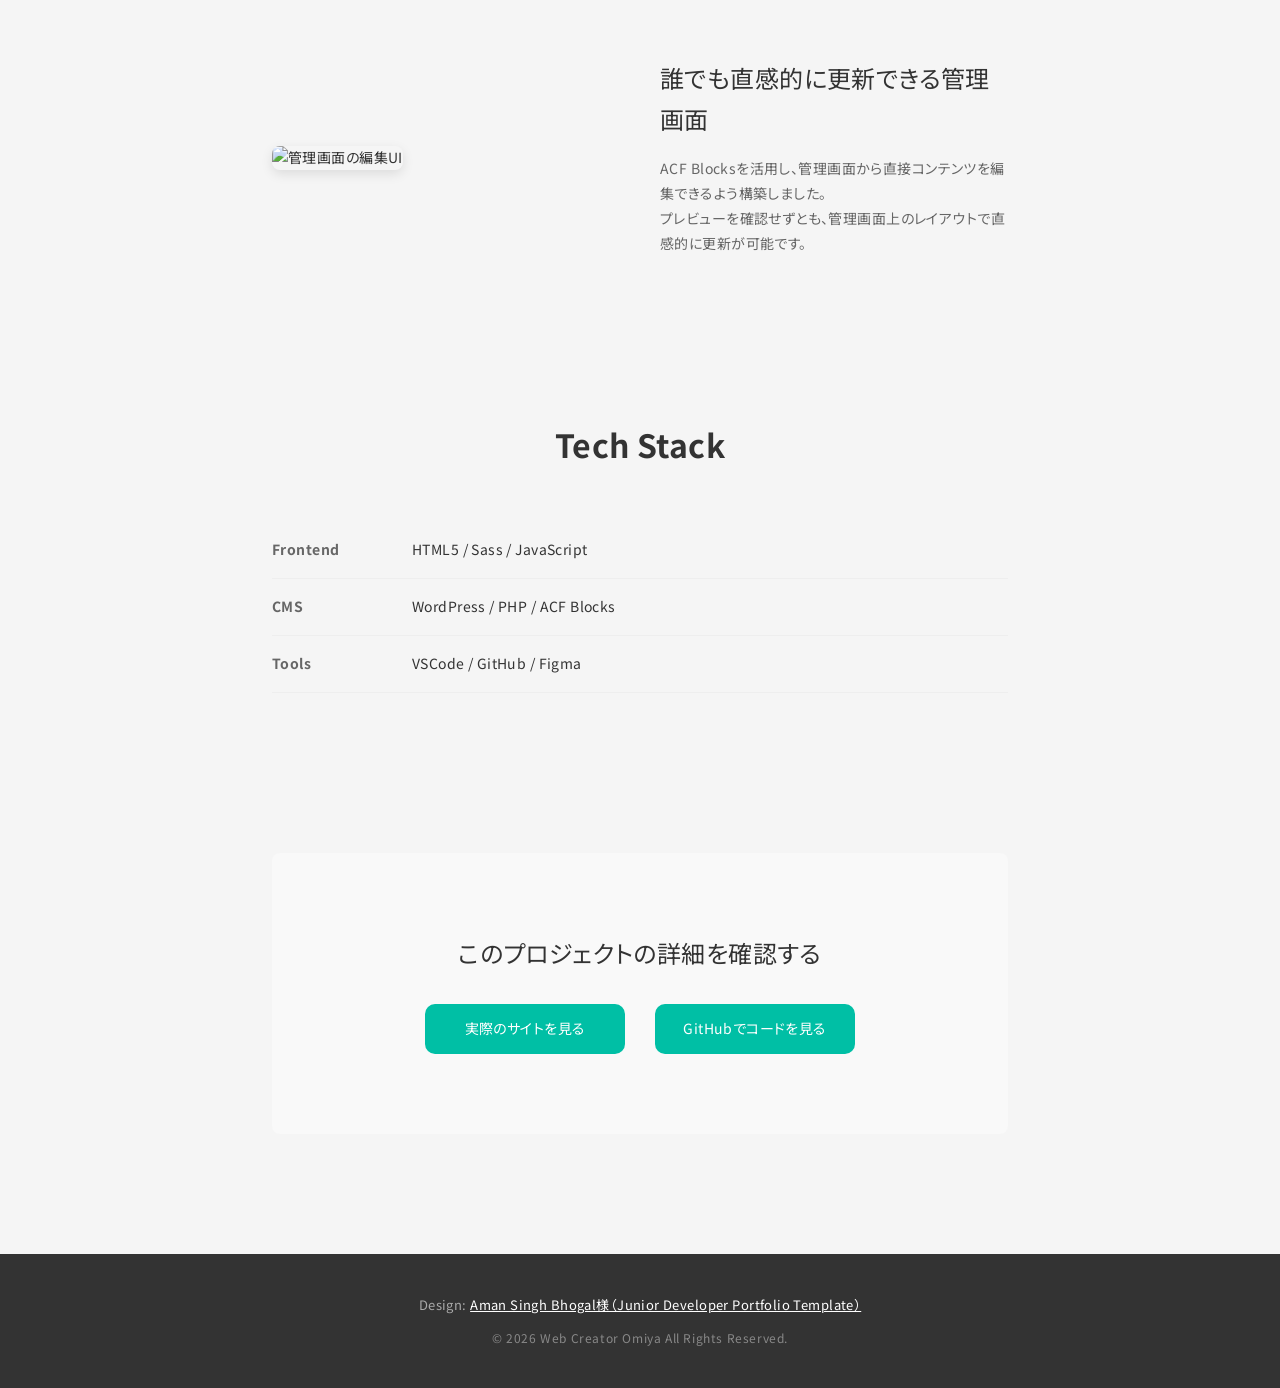
==== commit 040b3b87: "[修正]レスポンシブ調整" ====
--- a/single.html
+++ b/single.html
@@ -5,10 +5,12 @@
         <meta name="viewport" content="width=device-width, initial-scale=1.0">
         <!-- Font Awesome (アイコン font) の読み込み -->
         <link rel="stylesheet" href="https://cdnjs.cloudflare.com/ajax/libs/font-awesome/6.5.1/css/all.min.css">
-        <!-- Google Fonts (Noto Sans JP) -->
+        <!-- Google Fonts (Noto Sans JP)読み込み -->
         <link rel="preconnect" href="https://fonts.googleapis.com">
         <link rel="preconnect" href="https://fonts.gstatic.com" crossorigin>
         <link href="https://fonts.googleapis.com/css2?family=Noto+Sans+JP:wght@400;500;700&display=swap" rel="stylesheet">
+        <!-- Luminous読み込み -->
+        <link rel="stylesheet" href="https://cdnjs.cloudflare.com/ajax/libs/photoswipe/5.4.4/photoswipe.min.css">
         <link rel="stylesheet" href="./css/style.css">
         <title>Misa Omiya | PortfolioSite</title>
     </head>
@@ -19,7 +21,7 @@
             <div class="header__inner">
 
                 <div class="header__logo">
-                    <a href="#">M.Omiya</a>
+                    <a href="./index.html">M.Omiya</a>
                 </div>
 
                 <button type="button" class="header__hamburger js-hamburger" aria-label="メニューを開閉する">
@@ -30,7 +32,7 @@
 
                 <nav class="header__nav">
                     <ul class="header__list">
-                        <li class="header__item"><a href="#" class="header__link js-nav-link">Top</a></li>
+                        <li class="header__item"><a href="./index.html" class="header__link js-nav-link">Top</a></li>
                         <li class="header__item"><a href="#created" class="header__link js-nav-link">Created</a></li>
                         <li class="header__item"><a href="#services" class="header__link js-nav-link">Services</a></li>
                         <li class="header__item">
@@ -53,7 +55,7 @@
                 <div class="scroll-line scroll-line--title js-scroll-line"></div>
                 <p class="project-detail__lead">デザインデータをもとに、保守性を考慮したコーディングとWordPress実装を担当しました。</p>
 
-                <div class="project-links">
+                <div class="column__buttons project-links">
                     <a href="https://example.com" class="btn btn--primary" target="_blank">実際のサイトを見る</a>
                     <a href="https://github.com/..." class="btn btn--secondary" target="_blank">GitHubでコードを見る</a>
                 </div>
@@ -90,10 +92,14 @@
                 <section class="project-feature">
                     <h2 class="project-feature__section-title">Features</h2>
                     <div class="scroll-line js-scroll-line"></div>
-                    
+
                     <div class="project-media-text">
                         <figure class="project-media-text__media">
-                            <img src="./img/chatbot-lp-admin-panel.png" alt="管理画面の編集UI">
+                            <a href="./img/chatbot-lp-admin-panel.png" 
+                               class="js-lightbox"
+                               target="_blank">
+                                <img src="./img/chatbot-lp-admin-panel.png" alt="管理画面の編集UI">
+                            </a>
                         </figure>
         
                         <div class="project-media-text__content">
@@ -107,7 +113,11 @@
 
                     <div class="project-media-text">
                         <figure class="project-media-text__media">
-                            <img src="./img/chatbot-lp-admin-panel.png" alt="管理画面の編集UI">
+                            <a href="./img/chatbot-lp-admin-panel.png" 
+                               class="js-lightbox" 
+                               target="_blank">
+                                <img src="./img/chatbot-lp-admin-panel.png" alt="管理画面の編集UI">
+                            </a>
                         </figure>
         
                         <div class="project-media-text__content">
@@ -142,7 +152,7 @@
 
                 <section class="project-detail__cta">
                     <h2 class="project-detail__cta-title">このプロジェクトの詳細を確認する</h2>
-                    <div class="project-links">
+                    <div class="column__buttons project-links">
                         <a href="https://example.com" class="btn btn--primary" target="_blank">実際のサイトを見る</a>
                         <a href="https://github.com/..." class="btn btn--secondary" target="_blank">GitHubでコードを見る</a>
                     </div>
@@ -168,10 +178,11 @@
         </a>
     
         <!-- JS読み込み -->
-        <script src="https://cdnjs.cloudflare.com/ajax/libs/gsap/3.12.2/gsap.min.js"></script>
-        <script src="https://cdnjs.cloudflare.com/ajax/libs/gsap/3.12.2/ScrollTrigger.min.js"></script>
-        <script src="https://cdnjs.cloudflare.com/ajax/libs/gsap/3.12.2/ScrollToPlugin.min.js"></script>
-        <script src="js/main.js" defer></script>
+        <script src="https://cdnjs.cloudflare.com/ajax/libs/photoswipe/5.4.4/photoswipe-lightbox.esm.min.js" type="module" defer></script>
+        <script src="https://cdnjs.cloudflare.com/ajax/libs/gsap/3.12.2/gsap.min.js" defer></script>
+        <script src="https://cdnjs.cloudflare.com/ajax/libs/gsap/3.12.2/ScrollTrigger.min.js" defer></script>
+        <script src="https://cdnjs.cloudflare.com/ajax/libs/gsap/3.12.2/ScrollToPlugin.min.js" defer></script>
+        <script src="js/main.js" type="module" defer></script>
 
     </body>
 </html>
--- a/css/style.css
+++ b/css/style.css
@@ -161,7 +161,7 @@
     top: 0;
     left: 0;
     width: 100%;
-    height: 100vh;
+    height: 100dvh;
     background-color: rgba(255, 255, 255, 0.98);
     display: flex;
     justify-content: center;
@@ -268,12 +268,13 @@
     text-align: left;
   }
 }
-.hero__buttons {
+
+.column__buttons {
   display: flex;
   justify-content: center;
   gap: 40px;
 }
-.hero__buttons .btn {
+.column__buttons .btn {
   width: 200px;
   height: 50px;
   display: flex;
@@ -281,7 +282,7 @@
   align-items: center;
 }
 @media screen and (max-width: 767px) {
-  .hero__buttons {
+  .column__buttons {
     flex-direction: column;
     align-items: center;
     gap: 25px;
@@ -502,9 +503,9 @@
 }
 
 .project-detail {
-  max-width: 1000px;
+  max-width: 800px;
   margin: 0 auto;
-  padding: 140px 20px 40px 20px;
+  padding: 140px 2.5% 40px 2.5%;
 }
 .project-detail__intro {
   text-align: center;
@@ -512,8 +513,13 @@
 }
 .project-detail__hero {
   margin-bottom: 30px;
-  width: 800px;
+  max-width: 800px;
   margin: 0 auto;
+}
+@media screen and (max-width: 767px) {
+  .project-detail__hero {
+    width: auto;
+  }
 }
 .project-detail__hero-img {
   width: 100%;
@@ -526,6 +532,11 @@
   margin-bottom: 16px;
   margin-top: 40px;
 }
+@media screen and (max-width: 767px) {
+  .project-detail__title {
+    font-size: clamp(20px, 5vw, 28px);
+  }
+}
 .project-detail__lead {
   color: #666;
   margin-bottom: 30px;
@@ -558,8 +569,18 @@
   text-align: center;
   color: #333333;
 }
+@media screen and (max-width: 767px) {
+  .project-summary__section-title {
+    font-size: clamp(28px, 5vw, 32px);
+  }
+}
 .project-summary__list {
   margin-top: 60px;
+}
+@media screen and (max-width: 767px) {
+  .project-summary__list {
+    padding: 0 10.4%;
+  }
 }
 .project-summary__item {
   margin-bottom: 30px;
@@ -599,6 +620,11 @@
   text-align: center;
   color: #333333;
 }
+@media screen and (max-width: 767px) {
+  .project-feature__section-title {
+    font-size: clamp(28px, 5vw, 32px);
+  }
+}
 
 .project-media-text {
   display: flex;
@@ -610,7 +636,7 @@
 .project-media-text__media, .project-media-text__content {
   flex: 1;
 }
-@media (max-width: 768px) {
+@media screen and (max-width: 767px) {
   .project-media-text {
     flex-direction: column;
     gap: 20px;
@@ -626,6 +652,11 @@
   font-size: 1.5rem;
   margin-bottom: 16px;
 }
+@media screen and (max-width: 767px) {
+  .project-media-text__title {
+    font-size: clamp(18px, 5vw, 28px);
+  }
+}
 .project-media-text__desc {
   line-height: 1.8;
   color: #666666;
@@ -640,9 +671,19 @@
   text-align: center;
   color: #333333;
 }
+@media screen and (max-width: 767px) {
+  .project-tech__section-title {
+    font-size: clamp(28px, 5vw, 32px);
+  }
+}
 
 .tech-list {
   margin-top: 30px;
+}
+@media screen and (max-width: 767px) {
+  .tech-list {
+    padding: 0 10.4%;
+  }
 }
 .tech-list__item {
   display: flex;
@@ -670,6 +711,11 @@
   font-size: 1.5rem;
   margin-bottom: 30px;
   color: #333333;
+}
+@media screen and (max-width: 767px) {
+  .project-detail__cta-title {
+    font-size: clamp(20px, 5vw, 28px);
+  }
 }
 
 .btn {
@@ -705,6 +751,11 @@
 .scroll-line--title {
   width: 600px;
 }
+@media screen and (max-width: 767px) {
+  .scroll-line--title {
+    width: 70%;
+  }
+}
 
 .scroll-line.is-active {
   transform: scaleX(1);
